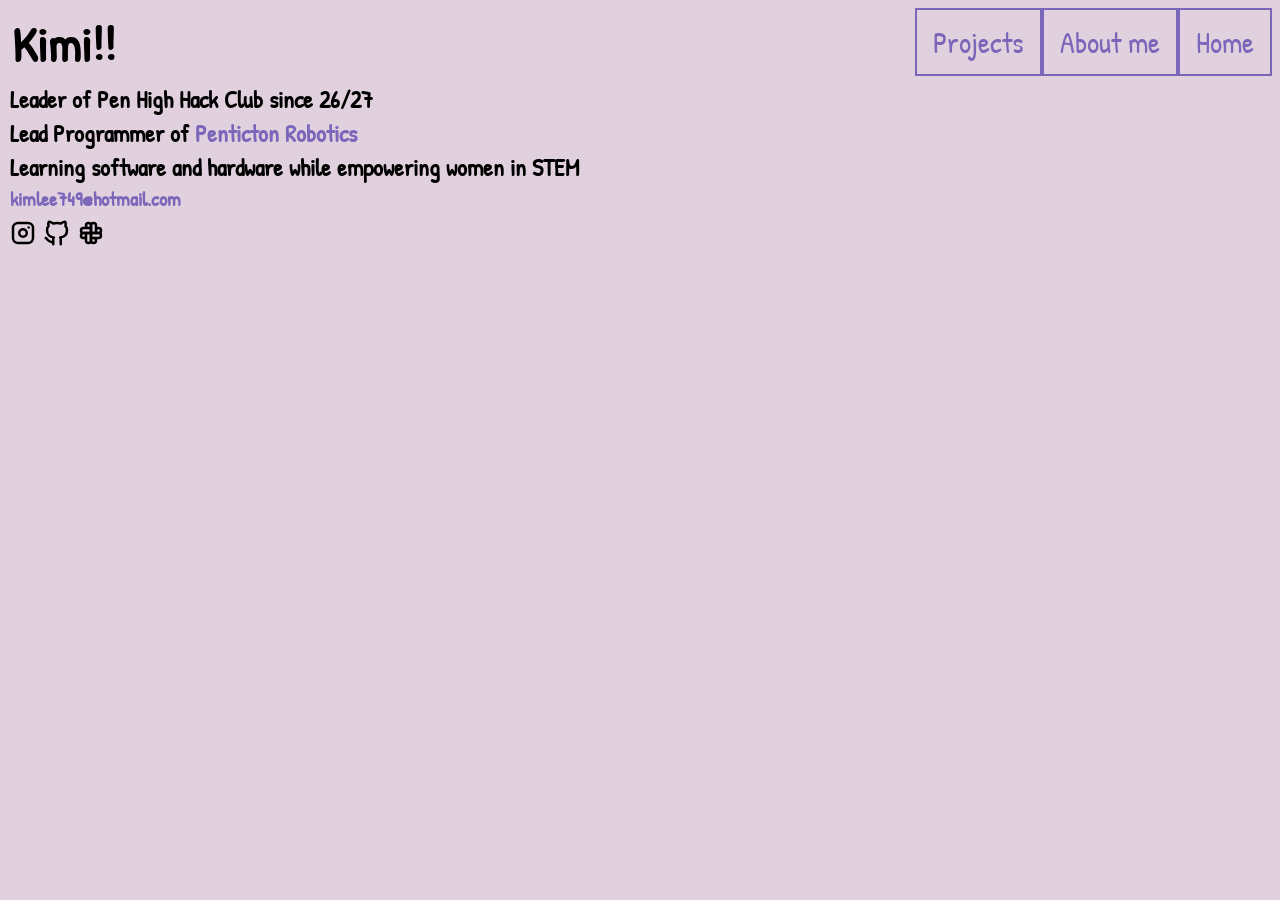
==== index.html @ 44ce7f18 "updated projects page" ====
<!DOCTYPE html>
<html lang="en">

<head>
    <meta charset="UTF-8">
    <meta name="viewport" content="width=device-width, initial-scale=1.0">
    <link rel="stylesheet" href="index.css" />
    <link href="https://fonts.googleapis.com/css2?family=Patrick+Hand&display=swap" rel="stylesheet">
    <title>k1wi.zzz</title>
</head>

<body>
    <div>
        <ul>
            <li><a href="index.html">Home</a></li>
            <li><a href="aboutme.html">About me</a></li>
            <li><a href="projects.html">Projects</a></li>
        </ul>
        <h1 style="text-align: left;"> Kimi!! </h1>
    </div>
    <h2> Leader of Pen High Hack Club since 26/27 </h2>
    <h2> Lead Programmer of <a href="https://pentictonrobotics.ca/" target="_blank">Penticton Robotics</a> </h2>
    <h2> Learning software and hardware while empowering women in STEM</h2>
    <h3> <a href="mailto:kimlee749@hotmail.com">kimlee749@hotmail.com</a></h3>
    <svg xmlns="http://www.w3.org/2000/svg" width="30" height="30" viewBox="0 0 24 24" fill="none" stroke="currentColor"
        stroke-width="2" stroke-linecap="round" stroke-linejoin="round"
        class="icon icon-tabler icons-tabler-outline icon-tabler-brand-instagram">
        <a style="color: black;" href="https://www.instagram.com/k1wi.zzz/" target="_blank">
            <path stroke="none" d="M0 0h24v24H0z" fill="none" />
            <path d="M4 8a4 4 0 0 1 4 -4h8a4 4 0 0 1 4 4v8a4 4 0 0 1 -4 4h-8a4 4 0 0 1 -4 -4l0 -8" />
            <path d="M9 12a3 3 0 1 0 6 0a3 3 0 0 0 -6 0" />
            <path d="M16.5 7.5v.01" />
        </a>
    </svg>
    <svg xmlns="http://www.w3.org/2000/svg" width="30" height="30" viewBox="0 0 24 24" fill="none" stroke="currentColor"
        stroke-width="2" stroke-linecap="round" stroke-linejoin="round"
        class="icon icon-tabler icons-tabler-outline icon-tabler-brand-github">
        <a style="color: black;" href="https://github.com/k1wizz" target="_blank">
            <path stroke="none" d="M0 0h24v24H0z" fill="none" />
            <path
                d="M9 19c-4.3 1.4 -4.3 -2.5 -6 -3m12 5v-3.5c0 -1 .1 -1.4 -.5 -2c2.8 -.3 5.5 -1.4 5.5 -6a4.6 4.6 0 0 0 -1.3 -3.2a4.2 4.2 0 0 0 -.1 -3.2s-1.1 -.3 -3.5 1.3a12.3 12.3 0 0 0 -6.2 0c-2.4 -1.6 -3.5 -1.3 -3.5 -1.3a4.2 4.2 0 0 0 -.1 3.2a4.6 4.6 0 0 0 -1.3 3.2c0 4.6 2.7 5.7 5.5 6c-.6 .6 -.6 1.2 -.5 2v3.5" />
        </a>
    </svg>
    <svg xmlns="http://www.w3.org/2000/svg" width="30" height="30" viewBox="0 0 24 24" fill="none" stroke="currentColor"
        stroke-width="2" stroke-linecap="round" stroke-linejoin="round"
        class="icon icon-tabler icons-tabler-outline icon-tabler-brand-slack">
        <a style="color: black;" href="https://hackclub.enterprise.slack.com/team/U0A3J72RQ76" target="_blank">
            <path stroke="none" d="M0 0h24v24H0z" fill="none" />
            <path d="M12 12v-6a2 2 0 0 1 4 0v6m0 -2a2 2 0 1 1 2 2h-6" />
            <path d="M12 12h6a2 2 0 0 1 0 4h-6m2 0a2 2 0 1 1 -2 2v-6" />
            <path d="M12 12v6a2 2 0 0 1 -4 0v-6m0 2a2 2 0 1 1 -2 -2h6" />
            <path d="M12 12h-6a2 2 0 0 1 0 -4h6m-2 0a2 2 0 1 1 2 -2v6" />
        </a>
    </svg>
</body>

</html>
---- index.css ----
body {
    font-family: "Patrick Hand", cursive;
    background-color: rgb(225, 208, 221);
}

ul {
    list-style-type: none;
    margin: 0;
    padding: 0;
    overflow: hidden;
    float: right;
    right: 3px;
}

ul li {
    float: right;
    border: 2px solid rgb(123, 103, 186);
}
ul li a {
    display: block;
    color: rgb(123, 103, 186);
    text-align: center;
    text-decoration: none;
    padding: 12px 16px;
    font-size: 30px;
}
ul li a:hover {
    background-color: rgb(123, 103, 186);
    color: rgb(225, 208, 221);
}
a:hover {
    color: rgb(58, 47, 91);
    text-decoration: underline;
}
a {
    color: rgb(123, 103, 186);
    text-decoration: none;
}

h1 {
    font-size: 48px;
    padding: 4px;
    margin: 0;
}

h2 {
    font-size: 24px;
    margin: 2px;
}

h3 {
    font-size: 20px;
    margin: 2px;
}

svg {
    margin-top: 4px;
}
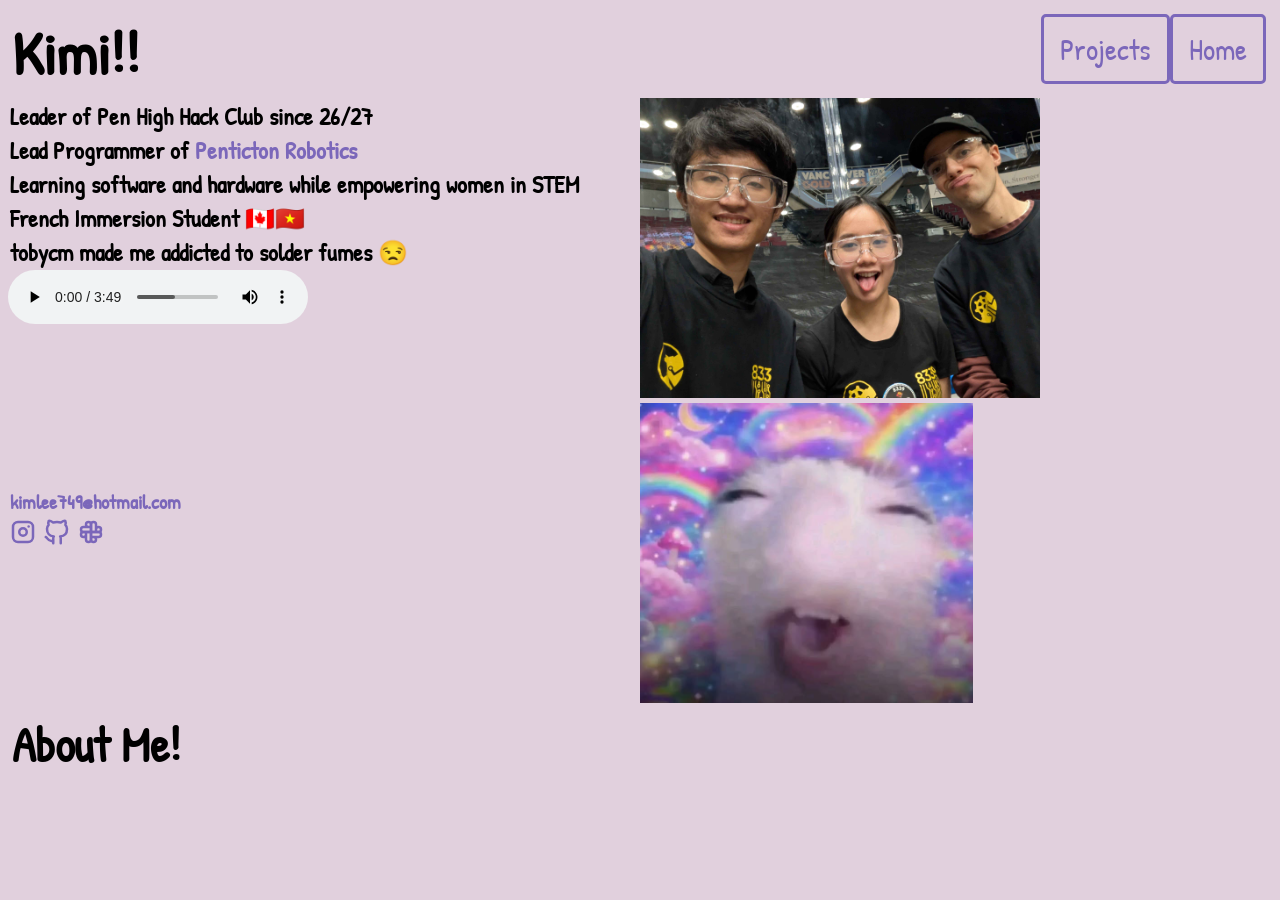
==== commit a2e1096a: "homepage update yayyy" ====
--- a/index.html
+++ b/index.html
@@ -13,45 +13,62 @@
     <div>
         <ul>
             <li><a href="index.html">Home</a></li>
-            <li><a href="aboutme.html">About me</a></li>
             <li><a href="projects.html">Projects</a></li>
         </ul>
-        <h1 style="text-align: left;"> Kimi!! </h1>
+        <h1 style="text-align: left; font-size: 60px;"> Kimi!! </h1>
     </div>
-    <h2> Leader of Pen High Hack Club since 26/27 </h2>
-    <h2> Lead Programmer of <a href="https://pentictonrobotics.ca/" target="_blank">Penticton Robotics</a> </h2>
-    <h2> Learning software and hardware while empowering women in STEM</h2>
-    <h3> <a href="mailto:kimlee749@hotmail.com">kimlee749@hotmail.com</a></h3>
-    <svg xmlns="http://www.w3.org/2000/svg" width="30" height="30" viewBox="0 0 24 24" fill="none" stroke="currentColor"
-        stroke-width="2" stroke-linecap="round" stroke-linejoin="round"
-        class="icon icon-tabler icons-tabler-outline icon-tabler-brand-instagram">
-        <a style="color: black;" href="https://www.instagram.com/k1wi.zzz/" target="_blank">
-            <path stroke="none" d="M0 0h24v24H0z" fill="none" />
-            <path d="M4 8a4 4 0 0 1 4 -4h8a4 4 0 0 1 4 4v8a4 4 0 0 1 -4 4h-8a4 4 0 0 1 -4 -4l0 -8" />
-            <path d="M9 12a3 3 0 1 0 6 0a3 3 0 0 0 -6 0" />
-            <path d="M16.5 7.5v.01" />
-        </a>
-    </svg>
-    <svg xmlns="http://www.w3.org/2000/svg" width="30" height="30" viewBox="0 0 24 24" fill="none" stroke="currentColor"
-        stroke-width="2" stroke-linecap="round" stroke-linejoin="round"
-        class="icon icon-tabler icons-tabler-outline icon-tabler-brand-github">
-        <a style="color: black;" href="https://github.com/k1wizz" target="_blank">
-            <path stroke="none" d="M0 0h24v24H0z" fill="none" />
-            <path
-                d="M9 19c-4.3 1.4 -4.3 -2.5 -6 -3m12 5v-3.5c0 -1 .1 -1.4 -.5 -2c2.8 -.3 5.5 -1.4 5.5 -6a4.6 4.6 0 0 0 -1.3 -3.2a4.2 4.2 0 0 0 -.1 -3.2s-1.1 -.3 -3.5 1.3a12.3 12.3 0 0 0 -6.2 0c-2.4 -1.6 -3.5 -1.3 -3.5 -1.3a4.2 4.2 0 0 0 -.1 3.2a4.6 4.6 0 0 0 -1.3 3.2c0 4.6 2.7 5.7 5.5 6c-.6 .6 -.6 1.2 -.5 2v3.5" />
-        </a>
-    </svg>
-    <svg xmlns="http://www.w3.org/2000/svg" width="30" height="30" viewBox="0 0 24 24" fill="none" stroke="currentColor"
-        stroke-width="2" stroke-linecap="round" stroke-linejoin="round"
-        class="icon icon-tabler icons-tabler-outline icon-tabler-brand-slack">
-        <a style="color: black;" href="https://hackclub.enterprise.slack.com/team/U0A3J72RQ76" target="_blank">
-            <path stroke="none" d="M0 0h24v24H0z" fill="none" />
-            <path d="M12 12v-6a2 2 0 0 1 4 0v6m0 -2a2 2 0 1 1 2 2h-6" />
-            <path d="M12 12h6a2 2 0 0 1 0 4h-6m2 0a2 2 0 1 1 -2 2v-6" />
-            <path d="M12 12v6a2 2 0 0 1 -4 0v-6m0 2a2 2 0 1 1 -2 -2h6" />
-            <path d="M12 12h-6a2 2 0 0 1 0 -4h6m-2 0a2 2 0 1 1 2 -2v6" />
-        </a>
-    </svg>
+    <div id="intro">
+        <div id="roles">
+            <h2> Leader of Pen High Hack Club since 26/27 </h2>
+            <h2> Lead Programmer of <a href="https://pentictonrobotics.ca/" target="_blank">Penticton Robotics</a> </h2>
+            <h2> Learning software and hardware while empowering women in STEM</h2>
+            <h2> French Immersion Student 🇨🇦🇻🇳</h2>
+            <h2> tobycm made me addicted to solder fumes 😒</h2>
+            <audio controls loop>
+                <source src="koufuku-kei.mp3" type="audio/mpeg">
+            </audio>
+        </div>
+        <div id="images">
+            <img style="height: 300px;" src="./images/pr2026.jpg" alt="">
+            <img style="height:300px;" src="./images/sunshineandrainbows.jpg" alt="silly pic">
+        </div>
+        <div id="links">
+            <h3> <a href="mailto:kimlee749@hotmail.com">kimlee749@hotmail.com</a></h3>
+            <svg xmlns="http://www.w3.org/2000/svg" width="30" height="30" viewBox="0 0 24 24" fill="none"
+                stroke="currentColor" stroke-width="2" stroke-linecap="round" stroke-linejoin="round"
+                class="icon icon-tabler icons-tabler-outline icon-tabler-brand-instagram">
+                <a href="https://www.instagram.com/k1wi.zzz/" target="_blank">
+                    <path stroke="none" d="M0 0h24v24H0z" fill="none" />
+                    <path d="M4 8a4 4 0 0 1 4 -4h8a4 4 0 0 1 4 4v8a4 4 0 0 1 -4 4h-8a4 4 0 0 1 -4 -4l0 -8" />
+                    <path d="M9 12a3 3 0 1 0 6 0a3 3 0 0 0 -6 0" />
+                    <path d="M16.5 7.5v.01" />
+                </a>
+            </svg>
+            <svg xmlns="http://www.w3.org/2000/svg" width="30" height="30" viewBox="0 0 24 24" fill="none"
+                stroke="currentColor" stroke-width="2" stroke-linecap="round" stroke-linejoin="round"
+                class="icon icon-tabler icons-tabler-outline icon-tabler-brand-github">
+                <a href="https://github.com/k1wizz" target="_blank">
+                    <path stroke="none" d="M0 0h24v24H0z" fill="none" />
+                    <path
+                        d="M9 19c-4.3 1.4 -4.3 -2.5 -6 -3m12 5v-3.5c0 -1 .1 -1.4 -.5 -2c2.8 -.3 5.5 -1.4 5.5 -6a4.6 4.6 0 0 0 -1.3 -3.2a4.2 4.2 0 0 0 -.1 -3.2s-1.1 -.3 -3.5 1.3a12.3 12.3 0 0 0 -6.2 0c-2.4 -1.6 -3.5 -1.3 -3.5 -1.3a4.2 4.2 0 0 0 -.1 3.2a4.6 4.6 0 0 0 -1.3 3.2c0 4.6 2.7 5.7 5.5 6c-.6 .6 -.6 1.2 -.5 2v3.5" />
+                </a>
+            </svg>
+            <svg xmlns="http://www.w3.org/2000/svg" width="30" height="30" viewBox="0 0 24 24" fill="none"
+                stroke="currentColor" stroke-width="2" stroke-linecap="round" stroke-linejoin="round"
+                class="icon icon-tabler icons-tabler-outline icon-tabler-brand-slack">
+                <a href="https://hackclub.enterprise.slack.com/team/U0A3J72RQ76" target="_blank">
+                    <path stroke="none" d="M0 0h24v24H0z" fill="none" />
+                    <path d="M12 12v-6a2 2 0 0 1 4 0v6m0 -2a2 2 0 1 1 2 2h-6" />
+                    <path d="M12 12h6a2 2 0 0 1 0 4h-6m2 0a2 2 0 1 1 -2 2v-6" />
+                    <path d="M12 12v6a2 2 0 0 1 -4 0v-6m0 2a2 2 0 1 1 -2 -2h6" />
+                    <path d="M12 12h-6a2 2 0 0 1 0 -4h6m-2 0a2 2 0 1 1 2 -2v6" />
+                </a>
+            </svg>
+        </div>
+    </div>
+    <div>
+        <h1>About Me!</h1>
+    </div>
 </body>
 
 </html>
--- a/index.css
+++ b/index.css
@@ -2,19 +2,28 @@
     font-family: "Patrick Hand", cursive;
     background-color: rgb(225, 208, 221);
 }
+#intro {
+    display: grid;
+    grid-template-columns: 4fr 4fr;
+    grid-template-rows: auto auto;
+    grid-template-areas: "roles images""links images";
 
+}
+#images {
+    grid-area: images;
+}
 ul {
     list-style-type: none;
-    margin: 0;
+    margin: 6px;
     padding: 0;
     overflow: hidden;
     float: right;
-    right: 3px;
 }
 
 ul li {
     float: right;
-    border: 2px solid rgb(123, 103, 186);
+    border: 3px solid rgb(123, 103, 186);
+    border-radius: 5px;
 }
 ul li a {
     display: block;
@@ -51,8 +60,4 @@
 h3 {
     font-size: 20px;
     margin: 2px;
-}
-
-svg {
-    margin-top: 4px;
 }
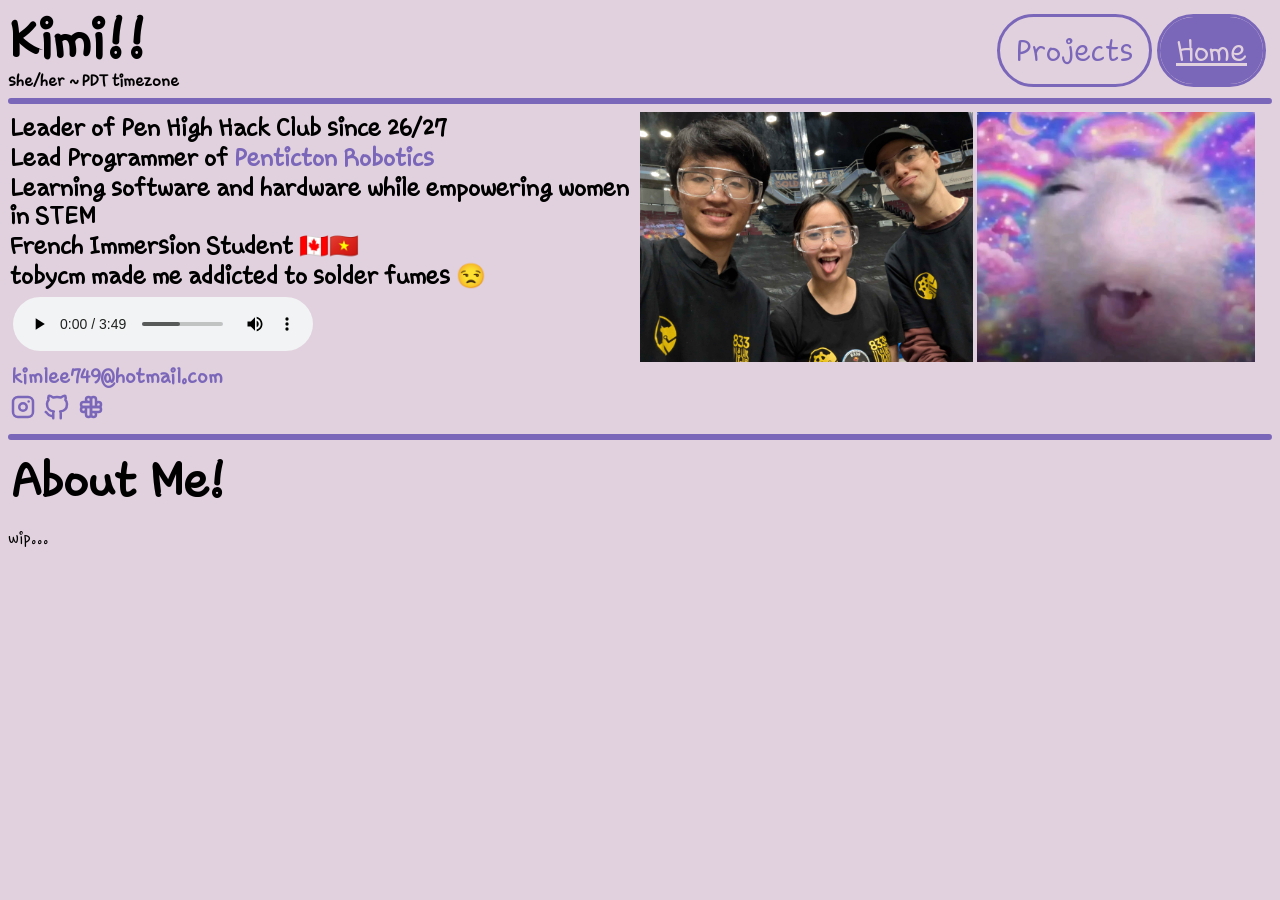
==== commit ab10c3c8: "cleaner navbar/tabs thing, discovered hr, merged about me and home for now..." ====
--- a/index.html
+++ b/index.html
@@ -5,18 +5,19 @@
     <meta charset="UTF-8">
     <meta name="viewport" content="width=device-width, initial-scale=1.0">
     <link rel="stylesheet" href="index.css" />
-    <link href="https://fonts.googleapis.com/css2?family=Patrick+Hand&display=swap" rel="stylesheet">
     <title>k1wi.zzz</title>
 </head>
 
 <body>
     <div>
         <ul>
-            <li><a href="index.html">Home</a></li>
             <li><a href="projects.html">Projects</a></li>
+            <li><a href="index.html" id="home">Home</a></li>
         </ul>
-        <h1 style="text-align: left; font-size: 60px;"> Kimi!! </h1>
+        <h1 style="text-align: left; font-size: 54px; padding: 0;"> Kimi!! </h1>
+        <p style="font-weight: bold; margin: 0;"> she/her ~ PDT timezone </p>
     </div>
+    <hr>
     <div id="intro">
         <div id="roles">
             <h2> Leader of Pen High Hack Club since 26/27 </h2>
@@ -29,8 +30,8 @@
             </audio>
         </div>
         <div id="images">
-            <img style="height: 300px;" src="./images/pr2026.jpg" alt="">
-            <img style="height:300px;" src="./images/sunshineandrainbows.jpg" alt="silly pic">
+            <img style="height:250px;" src="./images/pr2026.jpg" alt="robotics">
+            <img style="height:250px;" src="./images/sunshineandrainbows.jpg" alt="silly pic">
         </div>
         <div id="links">
             <h3> <a href="mailto:kimlee749@hotmail.com">kimlee749@hotmail.com</a></h3>
@@ -66,8 +67,10 @@
             </svg>
         </div>
     </div>
+    <hr>
     <div>
         <h1>About Me!</h1>
+        <p> wip... </p>
     </div>
 </body>
 
--- a/index.css
+++ b/index.css
@@ -1,49 +1,84 @@
+@font-face {
+    font-family: Choco cooky;
+    src: url(Chococooky.ttf);
+}
+
 body {
-    font-family: "Patrick Hand", cursive;
+    font-family: "Choco cooky", Verdana, Geneva, Tahoma, sans-serif;
     background-color: rgb(225, 208, 221);
 }
+::selection {
+    color: white;
+    background-color: rgb(123, 103, 186);
+}
+
+#home {
+    background-color: rgb(123, 103, 186);
+    color: rgb(225, 208, 221);
+    border-radius: 50px;
+    text-decoration: underline;
+}
+#projects {
+    background-color: rgb(123, 103, 186);
+    color: rgb(225, 208, 221);
+    border-radius: 50px;
+    text-decoration: underline;
+}
+
 #intro {
     display: grid;
     grid-template-columns: 4fr 4fr;
     grid-template-rows: auto auto;
-    grid-template-areas: "roles images""links images";
+    grid-template-areas: "roles images" "links images";
 
 }
+
 #images {
     grid-area: images;
 }
+
 ul {
     list-style-type: none;
+    display: flex;
+    gap: 5px;
     margin: 6px;
     padding: 0;
-    overflow: hidden;
     float: right;
 }
 
 ul li {
     float: right;
     border: 3px solid rgb(123, 103, 186);
-    border-radius: 5px;
+    border-radius: 50px;
 }
+
 ul li a {
     display: block;
-    color: rgb(123, 103, 186);
+    color: rgb(122, 103, 186);
     text-align: center;
     text-decoration: none;
-    padding: 12px 16px;
+    padding: 16px 16px;
     font-size: 30px;
 }
-ul li a:hover {
-    background-color: rgb(123, 103, 186);
-    color: rgb(225, 208, 221);
-}
+
 a:hover {
-    color: rgb(58, 47, 91);
     text-decoration: underline;
 }
+
 a {
     color: rgb(123, 103, 186);
     text-decoration: none;
+}
+
+audio {
+    margin: 5px;
+}
+
+hr {
+    height: 6px;
+    border: 0;
+    border-radius: 50px;
+    background-color: rgb(123, 103, 186);
 }
 
 h1 {
@@ -59,5 +94,5 @@
 
 h3 {
     font-size: 20px;
-    margin: 2px;
+    margin: 4px;
 }
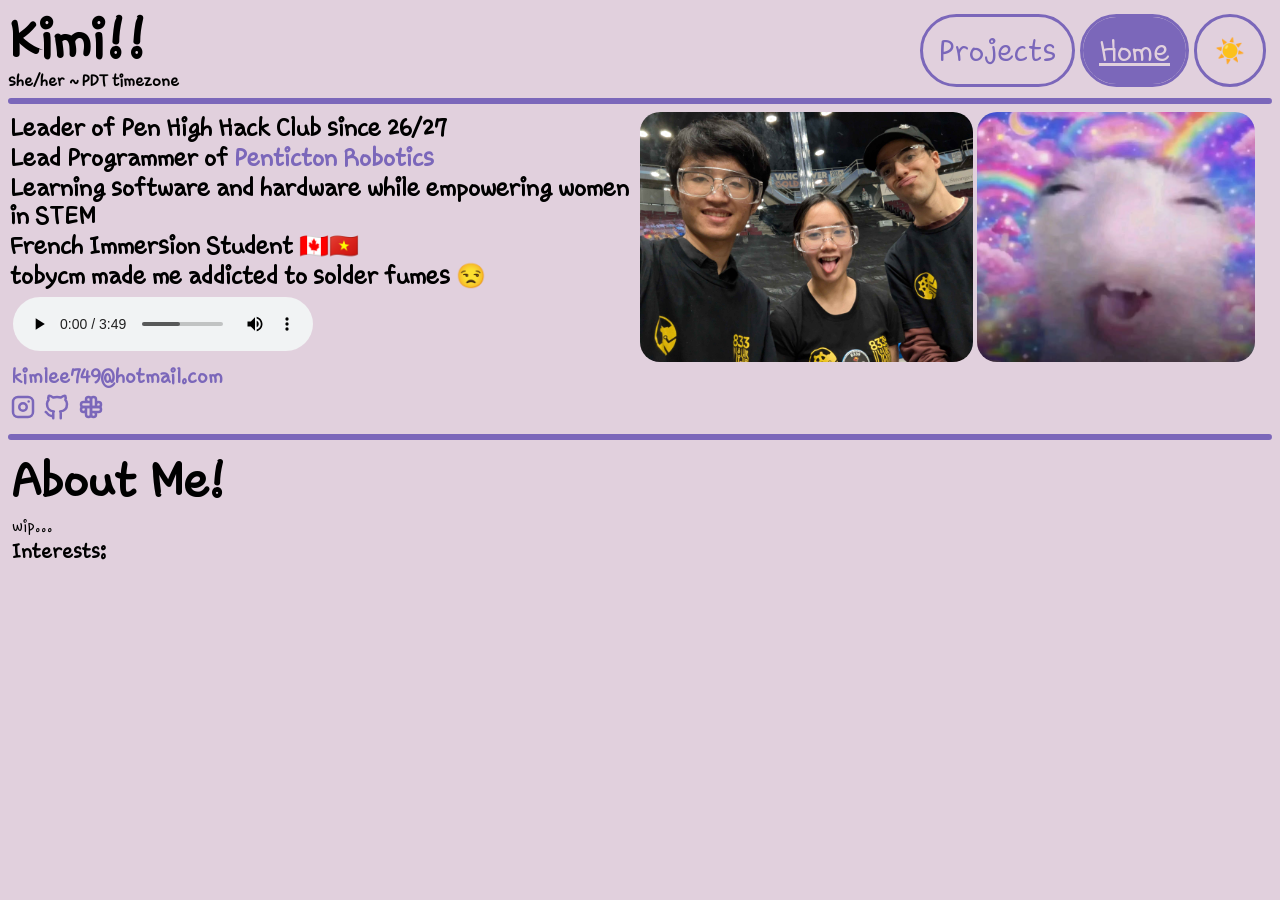
==== commit c0f70cd6: "uhhh broken theme toggle" ====
--- a/index.html
+++ b/index.html
@@ -12,7 +12,8 @@
     <div>
         <ul>
             <li><a href="projects.html">Projects</a></li>
-            <li><a href="index.html" id="home">Home</a></li>
+            <li><a href="index.html" id="active">Home</a></li>
+            <button id="toggle" onclick="themeToggle()">☀️</button>
         </ul>
         <h1 style="text-align: left; font-size: 54px; padding: 0;"> Kimi!! </h1>
         <p style="font-weight: bold; margin: 0;"> she/her ~ PDT timezone </p>
@@ -30,8 +31,8 @@
             </audio>
         </div>
         <div id="images">
-            <img style="height:250px;" src="./images/pr2026.jpg" alt="robotics">
-            <img style="height:250px;" src="./images/sunshineandrainbows.jpg" alt="silly pic">
+            <img src="./images/pr2026.jpg" alt="robotics">
+            <img id="silly" src="./images/sunshineandrainbows.jpg" alt="silly pic">
         </div>
         <div id="links">
             <h3> <a href="mailto:kimlee749@hotmail.com">kimlee749@hotmail.com</a></h3>
@@ -72,6 +73,11 @@
         <h1>About Me!</h1>
         <p> wip... </p>
     </div>
+    <div id="card">
+        <h3> Interests: </h3>
+        <p> </p>
+    </div>
+    <script src="themetoggle.js"></script>
 </body>
 
 </html>
--- a/index.css
+++ b/index.css
@@ -7,18 +7,22 @@
     font-family: "Choco cooky", Verdana, Geneva, Tahoma, sans-serif;
     background-color: rgb(225, 208, 221);
 }
+
+#toggle {
+    cursor: pointer;
+    background-color: rgb(225, 208, 221);
+    border: 3px solid rgb(122, 103, 186);
+    border-radius: 50px;
+    padding: 18px;
+    font-size: 24px;
+}
+
 ::selection {
     color: white;
     background-color: rgb(123, 103, 186);
 }
 
-#home {
-    background-color: rgb(123, 103, 186);
-    color: rgb(225, 208, 221);
-    border-radius: 50px;
-    text-decoration: underline;
-}
-#projects {
+#active {
     background-color: rgb(123, 103, 186);
     color: rgb(225, 208, 221);
     border-radius: 50px;
@@ -35,6 +39,11 @@
 
 #images {
     grid-area: images;
+}
+
+img {
+    height: 250px;
+    border-radius: 20px;
 }
 
 ul {
@@ -95,4 +104,33 @@
 h3 {
     font-size: 20px;
     margin: 4px;
+}
+
+p {
+    margin: 4px;
+}
+
+@media screen and (max-width: 768px) {
+    #intro {
+        display: grid;
+        grid-template-columns: auto;
+        grid-template-rows: auto auto auto;
+        grid-template-areas: "roles" "links" "images";
+    }
+
+    #silly {
+        display: none;
+    }
+}
+
+.dark-mode {
+    background-color: rgb(25, 24, 24);
+    color: rgb(225, 208, 221)
+}
+.dark-mode #toggle {
+    background-color: rgb(122, 103, 186)
+
+}
+.dark-mode #subtitle {
+    color: rgb(225, 208, 221);
 }
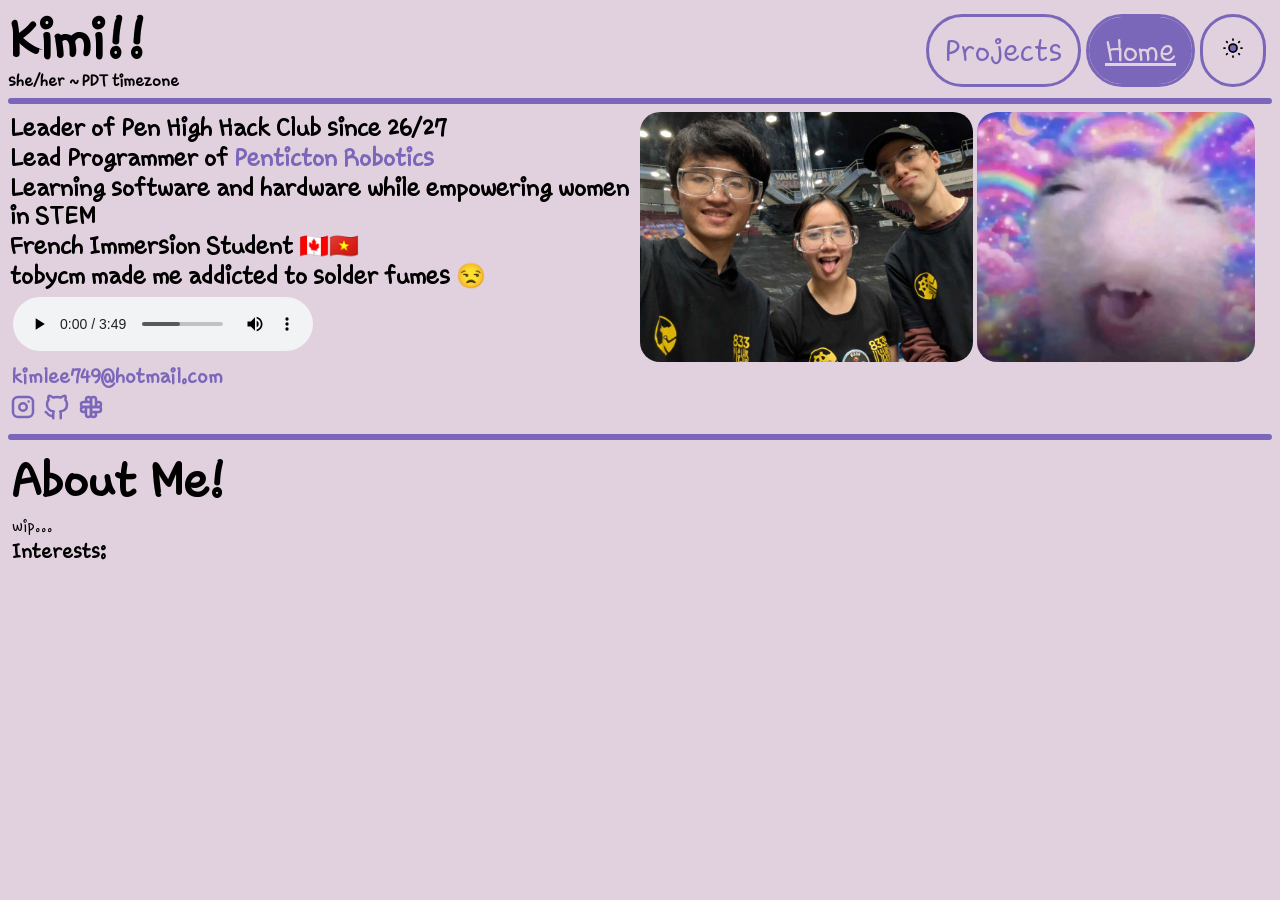
==== commit 4b17dd85: "functioning theme toggle, broken sun icon T-T" ====
--- a/index.html
+++ b/index.html
@@ -9,11 +9,27 @@
 </head>
 
 <body>
+    <script src="themetoggle.js"></script>
     <div>
         <ul>
             <li><a href="projects.html">Projects</a></li>
             <li><a href="index.html" id="active">Home</a></li>
-            <button id="toggle" onclick="themeToggle()">☀️</button>
+            <button id="toggle" onclick="themeToggle()">
+                <svg xmlns="http://www.w3.org/2000/svg" width="24" height="24" viewBox="0 0 24 24" fill="none"
+                    stroke="currentColor" stroke-width="1.75" stroke-linecap="round" stroke-linejoin="round"
+                    class="icon icon-tabler icons-tabler-outline icon-tabler-sun">
+                    <path stroke="none" d="M0 0h24v24H0z" fill="none" />
+                    <path d="M8 12a4 4 0 1 0 8 0a4 4 0 1 0 -8 0" />
+                    <path
+                        d="M3 12h1m8 -9v1m8 8h1m-9 8v1m-6.4 -15.4l.7 .7m12.1 -.7l-.7 .7m0 11.4l.7 .7m-12.1 -.7l-.7 .7" />
+                </svg>
+                <svg xmlns="http://www.w3.org/2000/svg" width="24" height="24" viewBox="0 0 24 24" fill="none"
+                    stroke="currentColor" stroke-width="1.5" stroke-linecap="round" stroke-linejoin="round"
+                    class="icon icon-tabler icons-tabler-outline icon-tabler-moon">
+                    <path stroke="none" d="M0 0h24v24H0z" fill="none" />
+                    <path d="M12 3c.132 0 .263 0 .393 0a7.5 7.5 0 0 0 7.92 12.446a9 9 0 1 1 -8.313 -12.454l0 .008" />
+                </svg>
+            </button>
         </ul>
         <h1 style="text-align: left; font-size: 54px; padding: 0;"> Kimi!! </h1>
         <p style="font-weight: bold; margin: 0;"> she/her ~ PDT timezone </p>
@@ -77,7 +93,6 @@
         <h3> Interests: </h3>
         <p> </p>
     </div>
-    <script src="themetoggle.js"></script>
 </body>
 
 </html>
--- a/index.css
+++ b/index.css
@@ -6,15 +6,6 @@
 body {
     font-family: "Choco cooky", Verdana, Geneva, Tahoma, sans-serif;
     background-color: rgb(225, 208, 221);
-}
-
-#toggle {
-    cursor: pointer;
-    background-color: rgb(225, 208, 221);
-    border: 3px solid rgb(122, 103, 186);
-    border-radius: 50px;
-    padding: 18px;
-    font-size: 24px;
 }
 
 ::selection {
@@ -123,14 +114,42 @@
     }
 }
 
+#toggle {
+    cursor: pointer;
+    background-color: rgb(225, 208, 221);
+    border: 3px solid rgb(122, 103, 186);
+    border-radius: 50px;
+    padding: 18px;
+    font-size: 24px;
+    justify-content: center;
+    align-items: center;
+}
+
+#toggle svg {
+    fill: rgb(122, 103, 186);
+}
+
+#toggle svg:last-child {
+    display: none;
+}
+
 .dark-mode {
     background-color: rgb(25, 24, 24);
     color: rgb(225, 208, 221)
 }
+
+.dark-mode #toggle svg:first-child {
+    display: none;
+}
+
+.dark-mode #toggle svg:last-child {
+    display: block;
+}
+
 .dark-mode #toggle {
     background-color: rgb(122, 103, 186)
+}
 
-}
 .dark-mode #subtitle {
     color: rgb(225, 208, 221);
 }
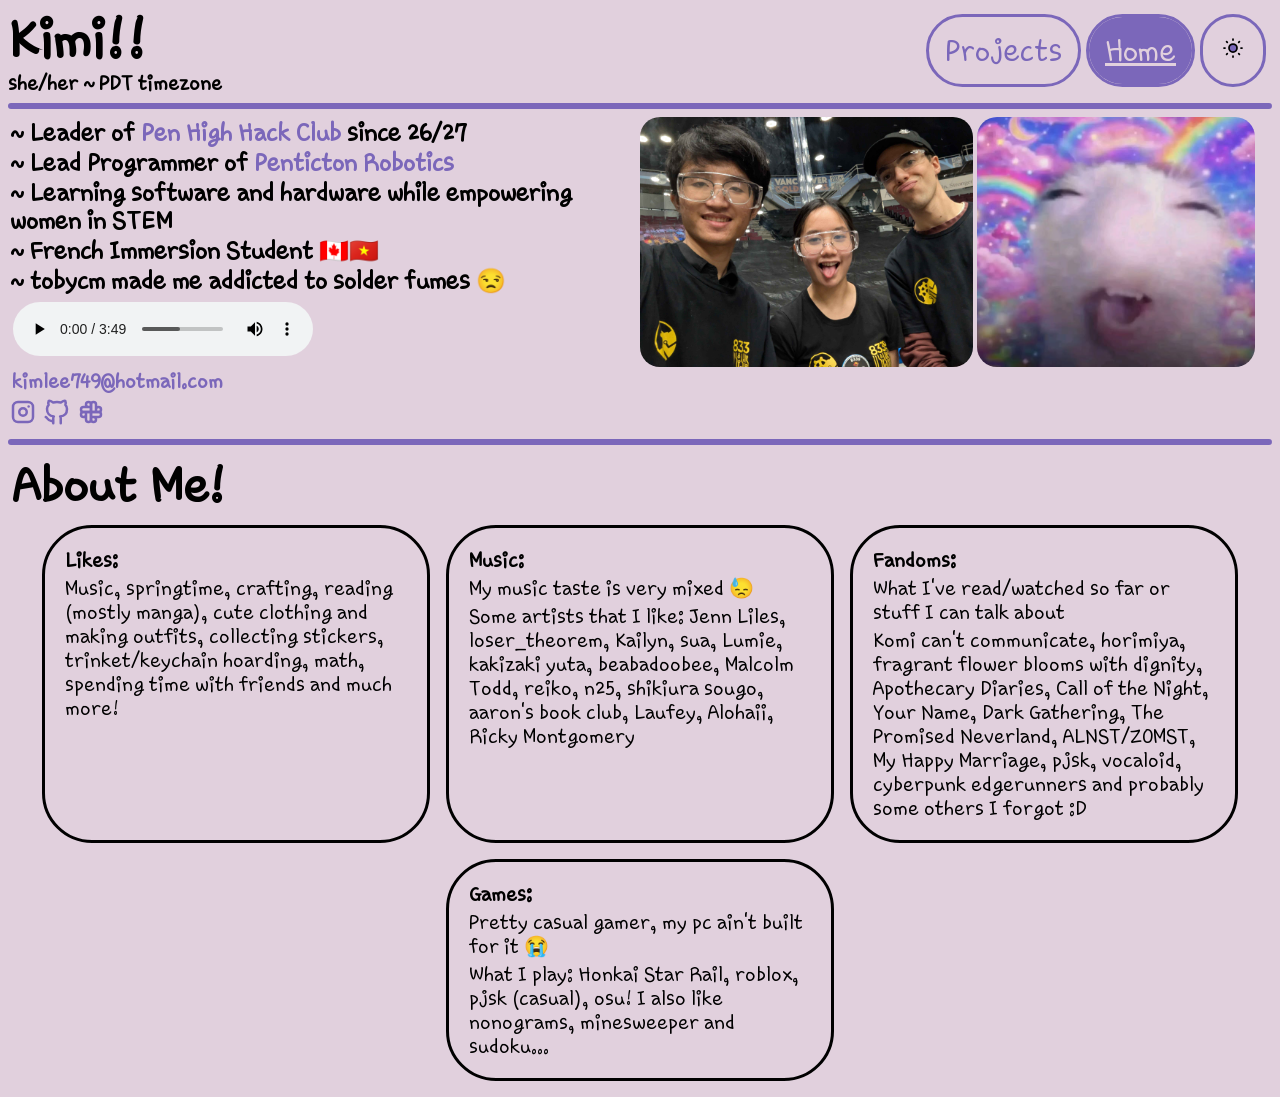
==== commit 0847de94: "made cards for about me + fixed some mobile view issues" ====
--- a/index.html
+++ b/index.html
@@ -37,17 +37,17 @@
     <hr>
     <div id="intro">
         <div id="roles">
-            <h2> Leader of Pen High Hack Club since 26/27 </h2>
-            <h2> Lead Programmer of <a href="https://pentictonrobotics.ca/" target="_blank">Penticton Robotics</a> </h2>
-            <h2> Learning software and hardware while empowering women in STEM</h2>
-            <h2> French Immersion Student 🇨🇦🇻🇳</h2>
-            <h2> tobycm made me addicted to solder fumes 😒</h2>
+            <h2> ~ Leader of <a href="https://k1wizz.github.io/PenHighHackClub/" target="_blank"> Pen High Hack Club</a> since 26/27 </h2>
+            <h2> ~ Lead Programmer of <a href="https://pentictonrobotics.ca/" target="_blank">Penticton Robotics</a> </h2>
+            <h2> ~ Learning software and hardware while empowering women in STEM</h2>
+            <h2> ~ French Immersion Student 🇨🇦🇻🇳</h2>
+            <h2> ~ tobycm made me addicted to solder fumes 😒</h2>
             <audio controls loop>
                 <source src="koufuku-kei.mp3" type="audio/mpeg">
             </audio>
         </div>
         <div id="images">
-            <img src="./images/pr2026.jpg" alt="robotics">
+            <img id="tuffpr" src="./images/pr2026.jpg" alt="robotics">
             <img id="silly" src="./images/sunshineandrainbows.jpg" alt="silly pic">
         </div>
         <div id="links">
@@ -87,11 +87,39 @@
     <hr>
     <div>
         <h1>About Me!</h1>
-        <p> wip... </p>
+    </div>
+    <div id="sections">
+    <div id="card">
+        <h3> Likes: </h3>
+        <p> Music, springtime, crafting, reading (mostly manga), cute clothing and making outfits,
+            collecting stickers, trinket/keychain hoarding, math, spending time with 
+        friends and much more!</p>
     </div>
     <div id="card">
-        <h3> Interests: </h3>
-        <p> </p>
+        <h3> Music: </h3>
+        <p> My music taste is very mixed 😓</p>
+        <p> Some artists that I like: Jenn Liles, loser_theorem, Kailyn,
+            sua, Lumie, kakizaki yuta, beabadoobee, Malcolm Todd, reiko,
+            n25, shikiura sougo, aaron's book club, Laufey, Alohaii, Ricky Montgomery
+
+        </p>
+    </div>
+    <div id="card">
+        <h3> Fandoms: </h3>
+        <p> What I've read/watched so far or stuff I can talk about </p>
+        <p> Komi can't communicate, horimiya, fragrant flower blooms with dignity,
+            Apothecary Diaries, Call of the Night, Your Name, Dark Gathering, The 
+            Promised Neverland, ALNST/ZOMST, My Happy Marriage, pjsk, vocaloid,
+            cyberpunk edgerunners and probably some others I forgot :D
+        </p>
+    </div>
+    <div id="card">
+        <h3> Games: </h3>
+        <p> Pretty casual gamer, my pc ain't built for it 😭</p>
+        <p> What I play: Honkai Star Rail, roblox, pjsk (casual), osu! I also like 
+            nonograms, minesweeper and sudoku...
+        </p>
+    </div>
     </div>
 </body>
 
--- a/index.css
+++ b/index.css
@@ -81,6 +81,21 @@
     background-color: rgb(123, 103, 186);
 }
 
+#sections {
+    display: flex;
+    flex-wrap: wrap;
+    flex-direction: row;
+    justify-content: center;
+}
+
+#card {
+    width: 350px;
+    padding: 16px 16px;
+    border-style: solid;
+    border-radius: 50px;
+    margin: 8px;
+}
+
 h1 {
     font-size: 48px;
     padding: 4px;
@@ -98,6 +113,7 @@
 }
 
 p {
+    font-size: 20px;
     margin: 4px;
 }
 
@@ -109,8 +125,25 @@
         grid-template-areas: "roles" "links" "images";
     }
 
+    #tuffpr {
+        height: 220px;
+    }
+
     #silly {
         display: none;
+    }
+
+    #card {
+        text-align: center;
+        padding: 4px 10px;
+    }
+
+    ul li {
+        margin-bottom: 2px;
+    }
+
+    ul li a {
+        font-size: 24px;
     }
 }
 
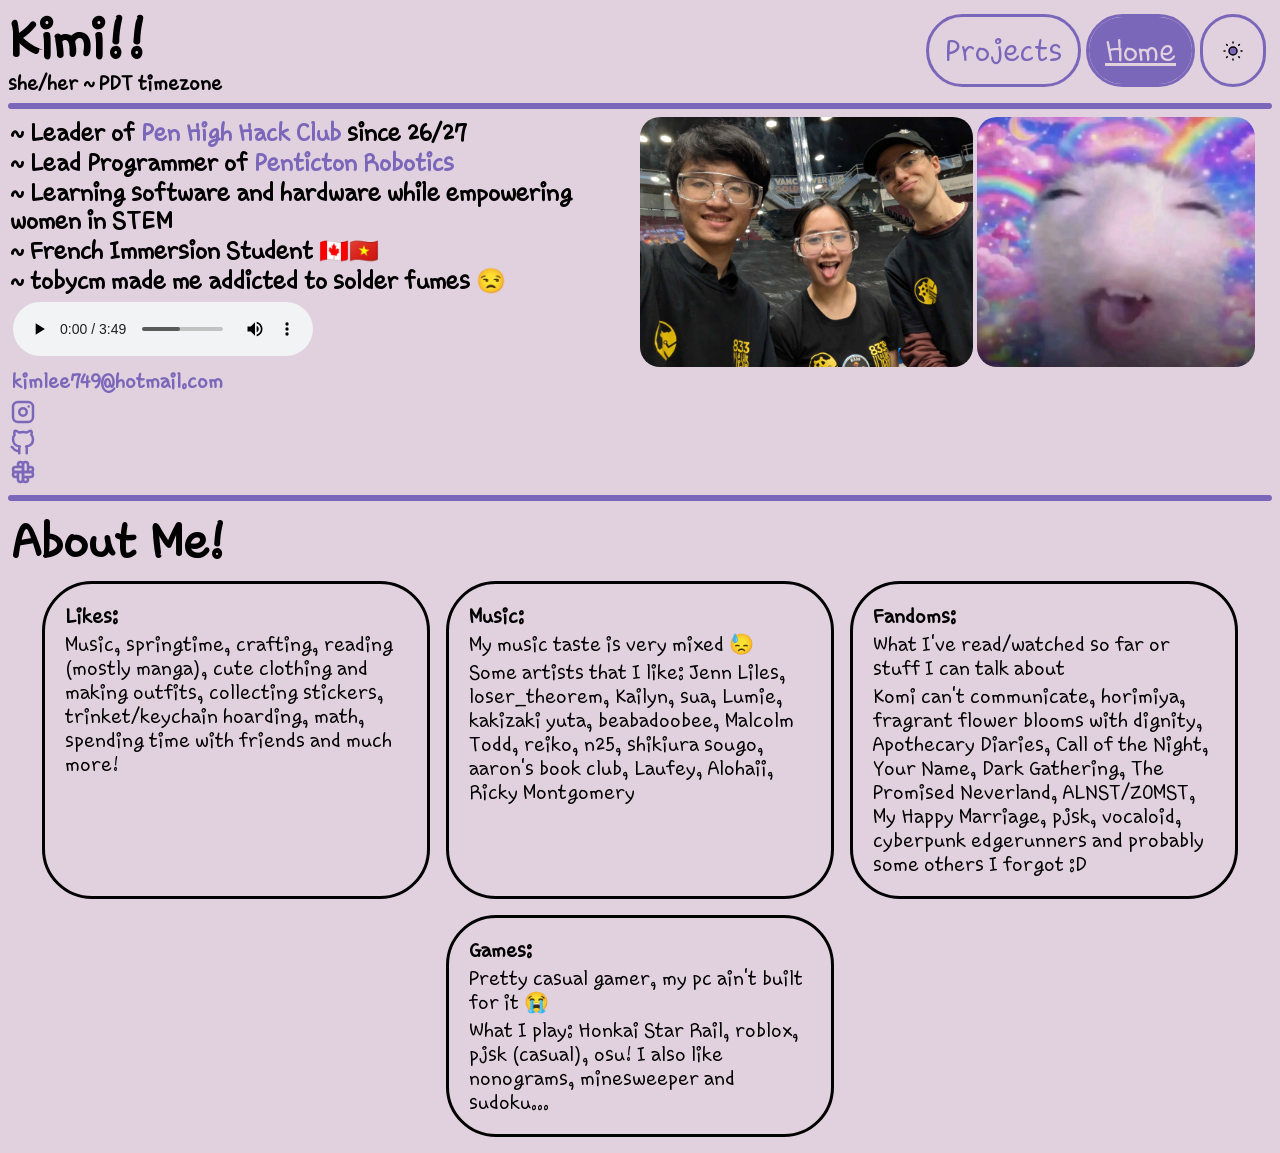
==== commit 4a3fba4b: "fixed sun icon issue + updated read me" ====
--- a/index.html
+++ b/index.html
@@ -16,7 +16,7 @@
             <li><a href="index.html" id="active">Home</a></li>
             <button id="toggle" onclick="themeToggle()">
                 <svg xmlns="http://www.w3.org/2000/svg" width="24" height="24" viewBox="0 0 24 24" fill="none"
-                    stroke="currentColor" stroke-width="1.75" stroke-linecap="round" stroke-linejoin="round"
+                    stroke="currentColor" stroke-width="1.5" stroke-linecap="round" stroke-linejoin="round"
                     class="icon icon-tabler icons-tabler-outline icon-tabler-sun">
                     <path stroke="none" d="M0 0h24v24H0z" fill="none" />
                     <path d="M8 12a4 4 0 1 0 8 0a4 4 0 1 0 -8 0" />
@@ -37,8 +37,10 @@
     <hr>
     <div id="intro">
         <div id="roles">
-            <h2> ~ Leader of <a href="https://k1wizz.github.io/PenHighHackClub/" target="_blank"> Pen High Hack Club</a> since 26/27 </h2>
-            <h2> ~ Lead Programmer of <a href="https://pentictonrobotics.ca/" target="_blank">Penticton Robotics</a> </h2>
+            <h2> ~ Leader of <a href="https://k1wizz.github.io/PenHighHackClub/" target="_blank"> Pen High Hack Club</a>
+                since 26/27 </h2>
+            <h2> ~ Lead Programmer of <a href="https://pentictonrobotics.ca/" target="_blank">Penticton Robotics</a>
+            </h2>
             <h2> ~ Learning software and hardware while empowering women in STEM</h2>
             <h2> ~ French Immersion Student 🇨🇦🇻🇳</h2>
             <h2> ~ tobycm made me addicted to solder fumes 😒</h2>
@@ -89,37 +91,37 @@
         <h1>About Me!</h1>
     </div>
     <div id="sections">
-    <div id="card">
-        <h3> Likes: </h3>
-        <p> Music, springtime, crafting, reading (mostly manga), cute clothing and making outfits,
-            collecting stickers, trinket/keychain hoarding, math, spending time with 
-        friends and much more!</p>
-    </div>
-    <div id="card">
-        <h3> Music: </h3>
-        <p> My music taste is very mixed 😓</p>
-        <p> Some artists that I like: Jenn Liles, loser_theorem, Kailyn,
-            sua, Lumie, kakizaki yuta, beabadoobee, Malcolm Todd, reiko,
-            n25, shikiura sougo, aaron's book club, Laufey, Alohaii, Ricky Montgomery
+        <div id="card">
+            <h3> Likes: </h3>
+            <p> Music, springtime, crafting, reading (mostly manga), cute clothing and making outfits,
+                collecting stickers, trinket/keychain hoarding, math, spending time with
+                friends and much more!</p>
+        </div>
+        <div id="card">
+            <h3> Music: </h3>
+            <p> My music taste is very mixed 😓</p>
+            <p> Some artists that I like: Jenn Liles, loser_theorem, Kailyn,
+                sua, Lumie, kakizaki yuta, beabadoobee, Malcolm Todd, reiko,
+                n25, shikiura sougo, aaron's book club, Laufey, Alohaii, Ricky Montgomery
 
-        </p>
-    </div>
-    <div id="card">
-        <h3> Fandoms: </h3>
-        <p> What I've read/watched so far or stuff I can talk about </p>
-        <p> Komi can't communicate, horimiya, fragrant flower blooms with dignity,
-            Apothecary Diaries, Call of the Night, Your Name, Dark Gathering, The 
-            Promised Neverland, ALNST/ZOMST, My Happy Marriage, pjsk, vocaloid,
-            cyberpunk edgerunners and probably some others I forgot :D
-        </p>
-    </div>
-    <div id="card">
-        <h3> Games: </h3>
-        <p> Pretty casual gamer, my pc ain't built for it 😭</p>
-        <p> What I play: Honkai Star Rail, roblox, pjsk (casual), osu! I also like 
-            nonograms, minesweeper and sudoku...
-        </p>
-    </div>
+            </p>
+        </div>
+        <div id="card">
+            <h3> Fandoms: </h3>
+            <p> What I've read/watched so far or stuff I can talk about </p>
+            <p> Komi can't communicate, horimiya, fragrant flower blooms with dignity,
+                Apothecary Diaries, Call of the Night, Your Name, Dark Gathering, The
+                Promised Neverland, ALNST/ZOMST, My Happy Marriage, pjsk, vocaloid,
+                cyberpunk edgerunners and probably some others I forgot :D
+            </p>
+        </div>
+        <div id="card">
+            <h3> Games: </h3>
+            <p> Pretty casual gamer, my pc ain't built for it 😭</p>
+            <p> What I play: Honkai Star Rail, roblox, pjsk (casual), osu! I also like
+                nonograms, minesweeper and sudoku...
+            </p>
+        </div>
     </div>
 </body>
 
--- a/index.css
+++ b/index.css
@@ -6,6 +6,10 @@
 body {
     font-family: "Choco cooky", Verdana, Geneva, Tahoma, sans-serif;
     background-color: rgb(225, 208, 221);
+}
+
+svg {
+    display: block;
 }
 
 ::selection {
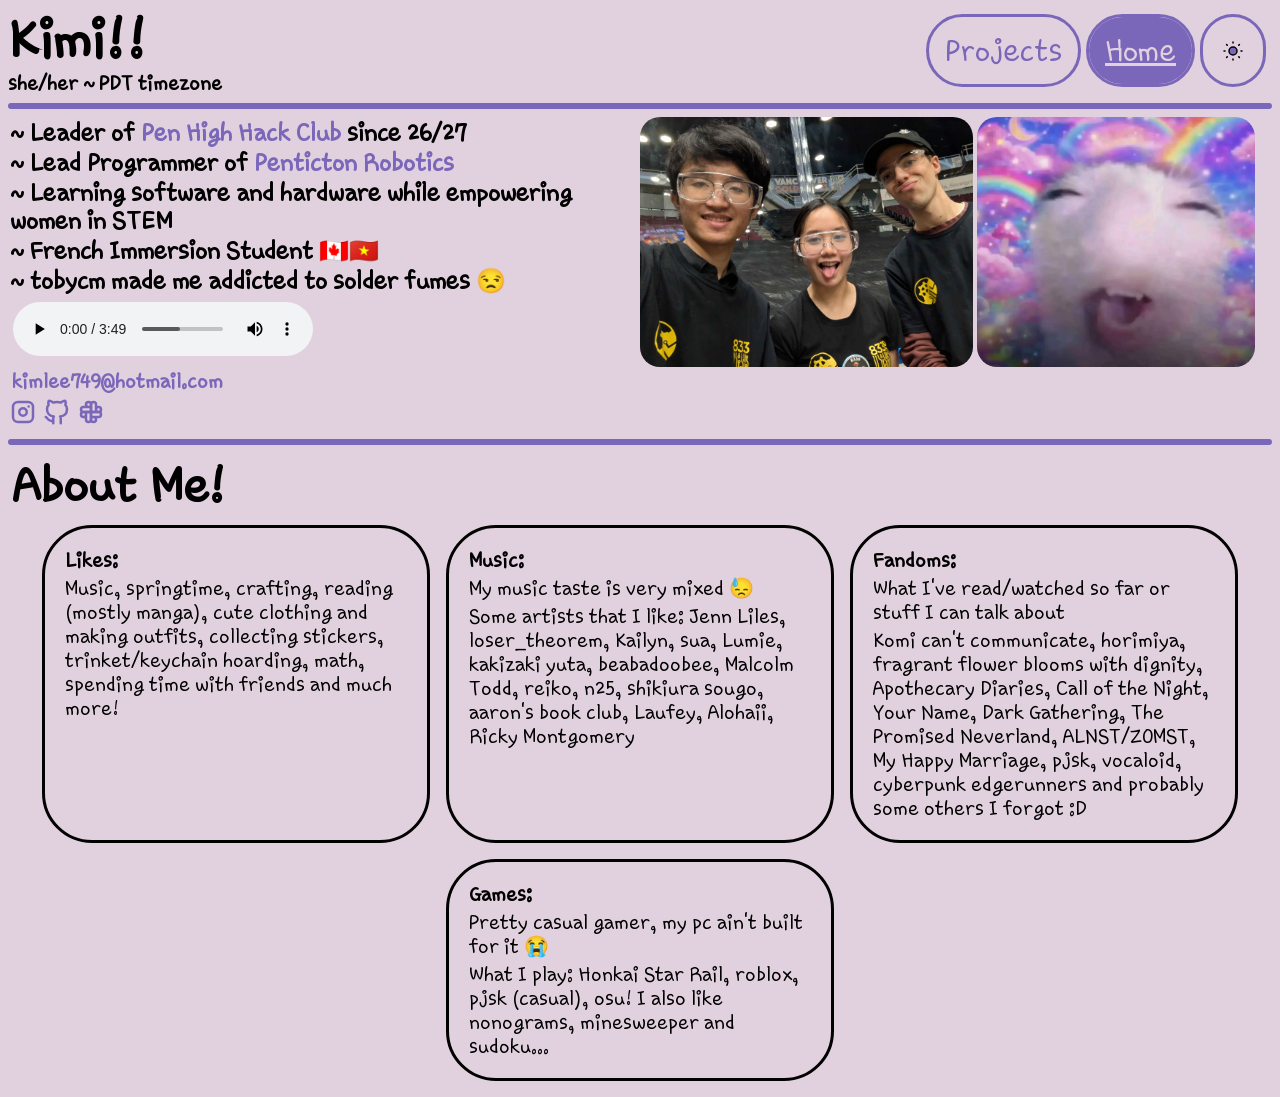
==== commit 2f445d6a: "slight sun icon tweak so it doesn't conflict with other svgs" ====
--- a/index.html
+++ b/index.html
@@ -15,7 +15,7 @@
             <li><a href="projects.html">Projects</a></li>
             <li><a href="index.html" id="active">Home</a></li>
             <button id="toggle" onclick="themeToggle()">
-                <svg xmlns="http://www.w3.org/2000/svg" width="24" height="24" viewBox="0 0 24 24" fill="none"
+                <svg id="sun" xmlns="http://www.w3.org/2000/svg" width="24" height="24" viewBox="0 0 24 24" fill="none"
                     stroke="currentColor" stroke-width="1.5" stroke-linecap="round" stroke-linejoin="round"
                     class="icon icon-tabler icons-tabler-outline icon-tabler-sun">
                     <path stroke="none" d="M0 0h24v24H0z" fill="none" />
--- a/index.css
+++ b/index.css
@@ -8,7 +8,7 @@
     background-color: rgb(225, 208, 221);
 }
 
-svg {
+#sun {
     display: block;
 }
 
